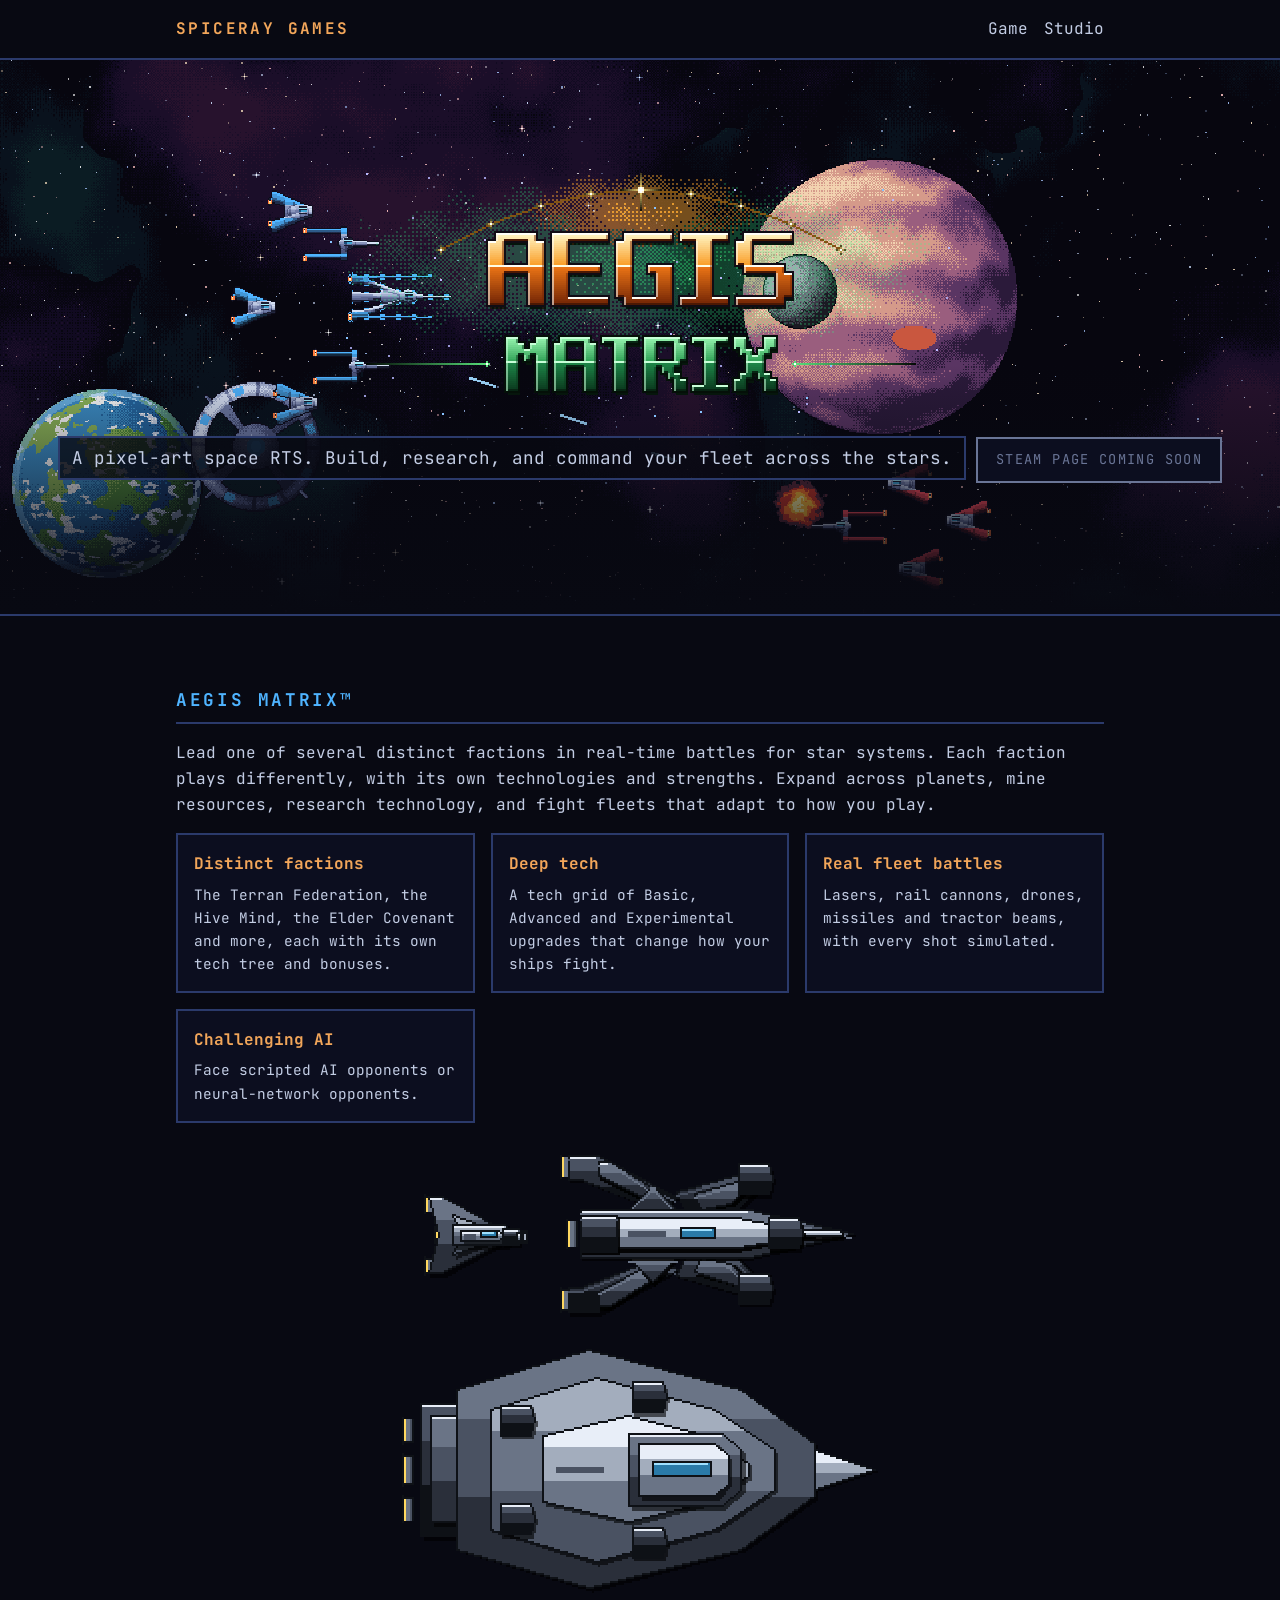
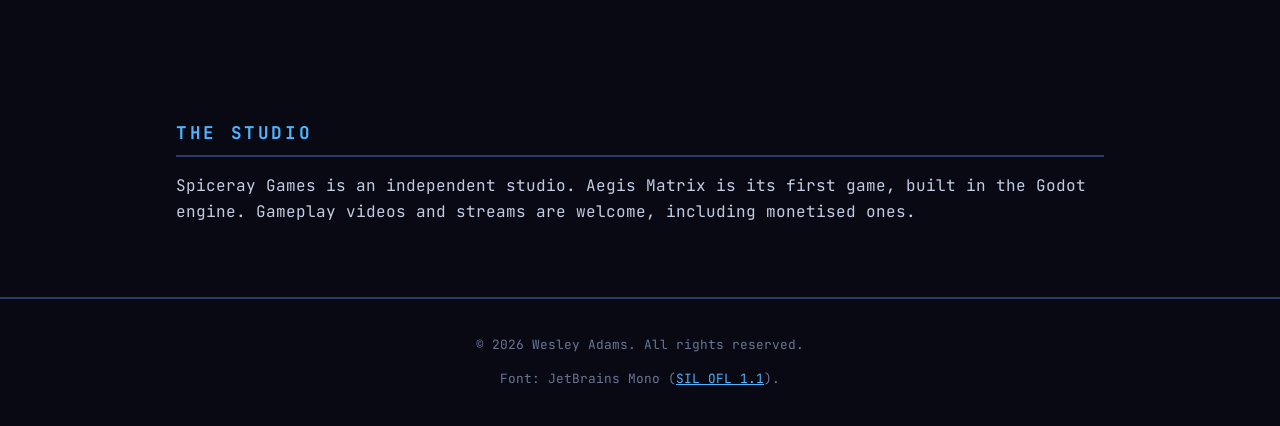
==== index.html @ c630199f "Initial Spiceray Games studio site draft Co-Authored-By: Claude Opus 5.5 <noreply@anthropic.com>" ====
<!doctype html>
<html lang="en">
<head>
<meta charset="utf-8">
<meta name="viewport" content="width=device-width, initial-scale=1">
<title>Spiceray Games</title>
<meta name="description" content="Spiceray Games is an independent studio making Aegis Matrix, a pixel-art space RTS.">
<style>
@font-face{font-family:"JBM";src:url(assets/JetBrainsMono.ttf) format("truetype");font-display:swap}
:root{--bg:#080912;--panel:#0c0e1f;--line:#2b3a6b;--accent:#4fb4ff;--text:#c3cde4;--dim:#6a7596;--warm:#f2a65a}
*{box-sizing:border-box}
html,body{margin:0;background:var(--bg);color:var(--text);font:16px/1.6 "JBM",ui-monospace,monospace}
img{image-rendering:pixelated;image-rendering:crisp-edges;max-width:100%}
a{color:var(--accent)}
.wrap{max-width:960px;margin:0 auto;padding:0 16px}
header.top{display:flex;justify-content:space-between;align-items:center;padding:16px;max-width:960px;margin:0 auto}
.studio{font-weight:700;letter-spacing:.15em;text-transform:uppercase;color:var(--warm)}
nav a{margin-left:16px;text-decoration:none;color:var(--text)}
nav a:hover{color:var(--accent)}
.hero{position:relative;border-top:2px solid var(--line);border-bottom:2px solid var(--line);background:#000 url(assets/title_bg.png) center/cover no-repeat;image-rendering:pixelated;min-height:62vh;display:flex;align-items:center;justify-content:center;text-align:center}
.hero::after{content:"";position:absolute;inset:0;background:linear-gradient(transparent 55%,var(--bg))}
.hero-inner{position:relative;z-index:1;padding:24px 16px}
.hero .logo{width:min(640px,90vw)}
.tag{font-size:1.1rem;margin:8px auto 20px;display:inline-block;padding:6px 12px;background:rgba(8,9,18,.8);border:2px solid var(--line)}
.btn{display:inline-block;padding:10px 18px;border:2px solid var(--accent);background:var(--panel);color:var(--accent);text-decoration:none;text-transform:uppercase;letter-spacing:.1em;font-size:.85rem}
.btn[aria-disabled=true]{border-color:var(--dim);color:var(--dim);cursor:default}
section{padding:56px 0}
h2{color:var(--accent);text-transform:uppercase;letter-spacing:.15em;font-size:1.1rem;border-bottom:2px solid var(--line);padding-bottom:8px}
.grid{display:grid;grid-template-columns:repeat(auto-fit,minmax(240px,1fr));gap:16px}
.card{background:var(--panel);border:2px solid var(--line);padding:16px}
.card h3{margin:0 0 6px;font-size:1rem;color:var(--warm)}
.card p{margin:0;color:var(--text);font-size:.9rem}
.fleet{display:flex;justify-content:center;align-items:center;gap:32px;flex-wrap:wrap;margin:32px 0 0}
.fleet img:nth-child(1){width:104px}.fleet img:nth-child(2){width:296px}.fleet img:nth-child(3){width:476px}
footer{border-top:2px solid var(--line);padding:24px 16px;text-align:center;color:var(--dim);font-size:.8rem}
@media (max-width:600px){nav a{margin-left:10px;font-size:.85rem}.fleet img:nth-child(3){width:100%}}
</style>
</head>
<body>
<header class="top">
  <span class="studio">Spiceray Games</span>
  <nav><a href="#game">Game</a><a href="#studio">Studio</a></nav>
</header>

<div class="hero">
  <div class="hero-inner">
    <img class="logo" src="assets/logo_aegis_matrix.png" alt="Aegis Matrix">
    <p class="tag">A pixel-art space RTS. Build, research, and command your fleet across the stars.</p>
    <!-- Swap for the Steam link once the store page is live -->
    <a class="btn" aria-disabled="true">Steam page coming soon</a>
  </div>
</div>

<main class="wrap">
  <section id="game">
    <h2>Aegis Matrix&#8482;</h2>
    <p>Lead one of several distinct factions in real-time battles for star systems. Each faction plays differently, with its own technologies and strengths. Expand across planets, mine resources, research technology, and fight fleets that adapt to how you play.</p>
    <div class="grid">
      <div class="card"><h3>Distinct factions</h3><p>The Terran Federation, the Hive Mind, the Elder Covenant and more, each with its own tech tree and bonuses.</p></div>
      <div class="card"><h3>Deep tech</h3><p>A tech grid of Basic, Advanced and Experimental upgrades that change how your ships fight.</p></div>
      <div class="card"><h3>Real fleet battles</h3><p>Lasers, rail cannons, drones, missiles and tractor beams, with every shot simulated.</p></div>
      <div class="card"><h3>Challenging AI</h3><p>Face scripted AI opponents or neural-network opponents.</p></div>
    </div>
    <div class="fleet">
      <img src="assets/ship_corvette.png" alt="Corvette">
      <img src="assets/ship_cruiser.png" alt="Cruiser">
      <img src="assets/ship_carrier.png" alt="Carrier">
    </div>
  </section>

  <section id="studio">
    <h2>The studio</h2>
    <p>Spiceray Games is an independent studio. Aegis Matrix is its first game, built in the Godot engine. Gameplay videos and streams are welcome, including monetised ones.</p>
  </section>
</main>

<footer>
  <!-- OWNER: swap this one line once the LLC owns the IP (Legal will confirm) -->
  <p>&copy; 2026 Wesley Adams. All rights reserved.</p>
  <p>Font: JetBrains Mono (<a href="assets/JetBrainsMono-OFL.txt">SIL OFL 1.1</a>).</p>
</footer>
</body>
</html>
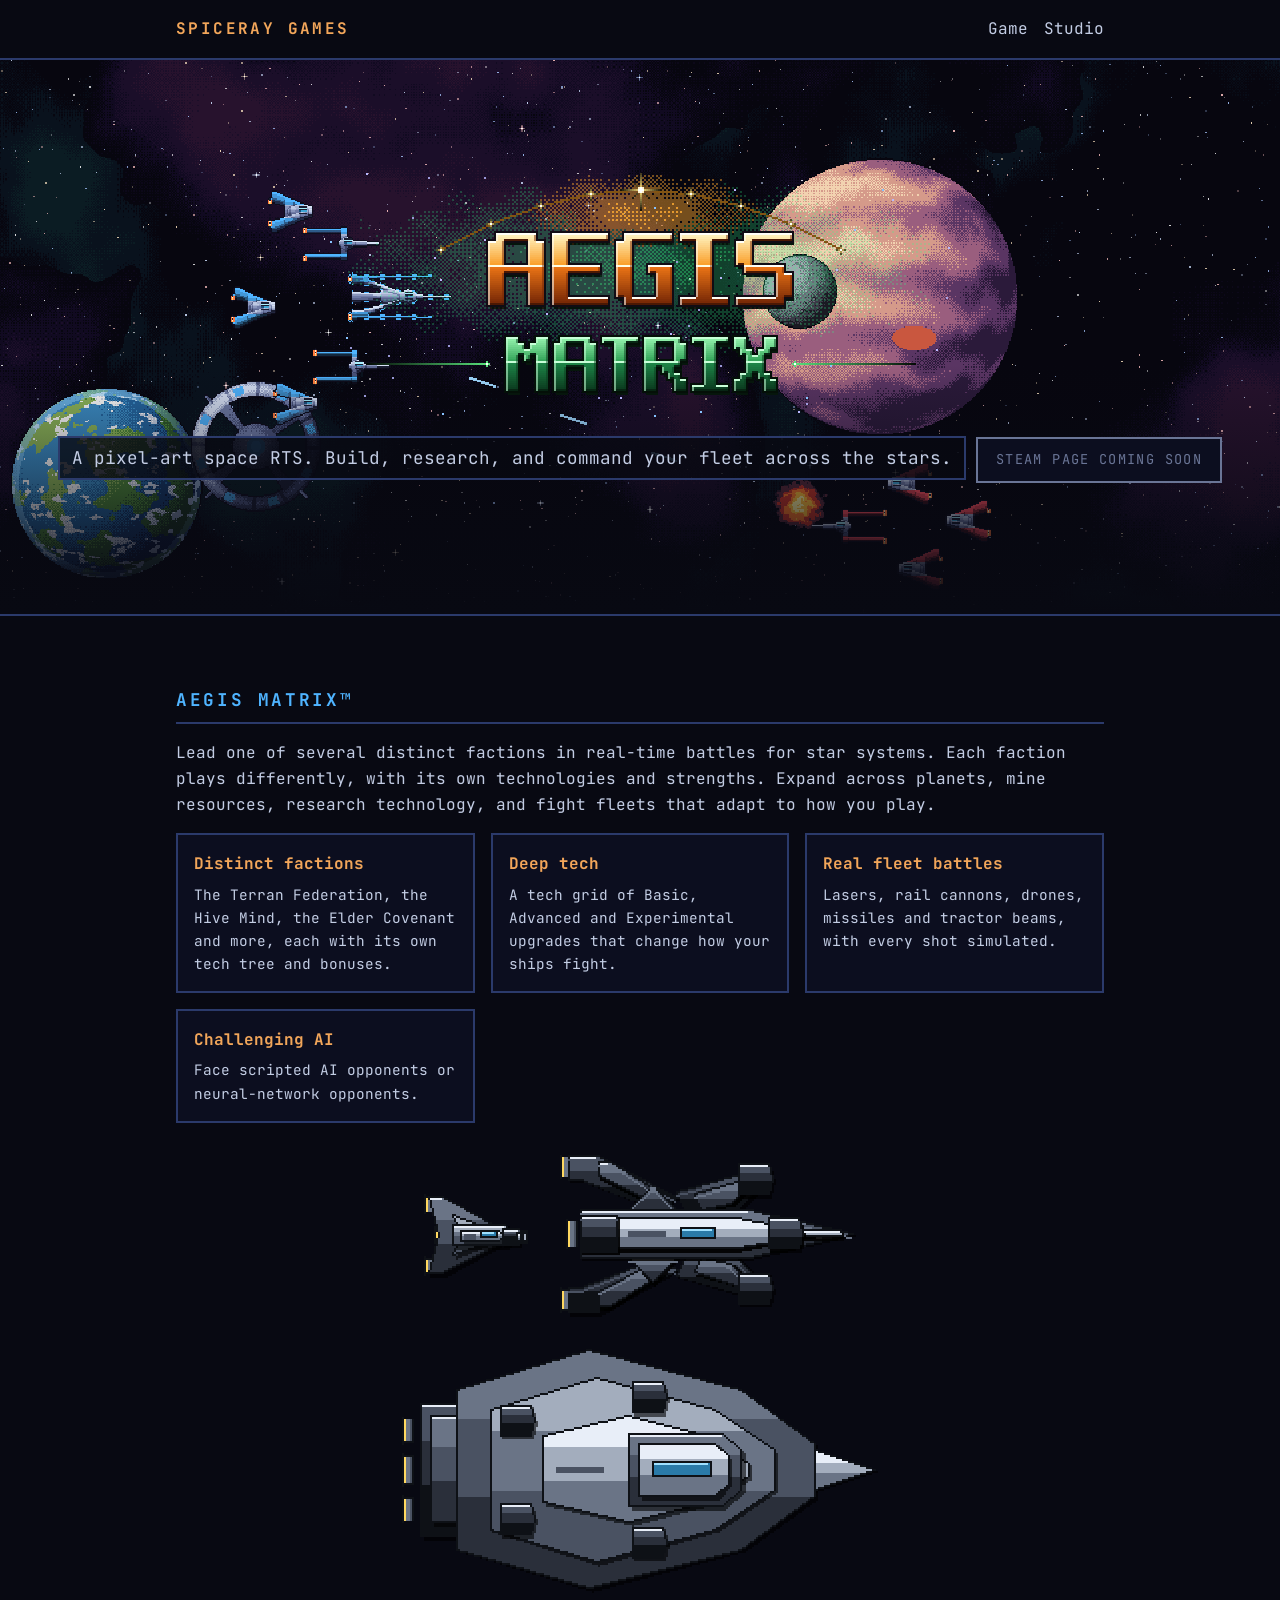
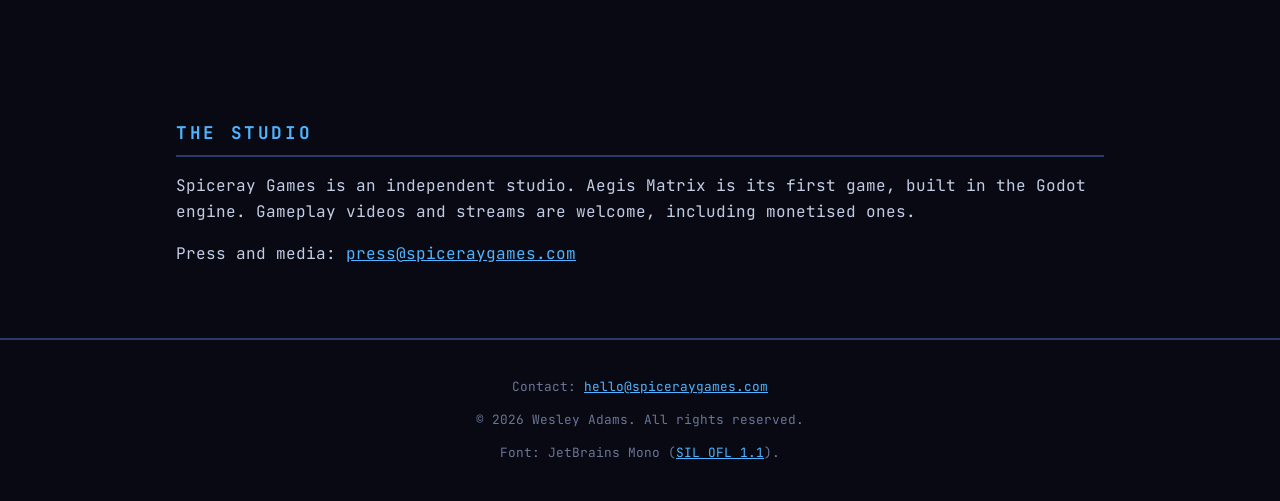
==== commit 09bcbfe9: "Add hello@ and press@ contact emails Co-Authored-By: Claude Opus 5.5 <noreply@anthropic.com>" ====
--- a/index.html
+++ b/index.html
@@ -71,11 +71,13 @@
   <section id="studio">
     <h2>The studio</h2>
     <p>Spiceray Games is an independent studio. Aegis Matrix is its first game, built in the Godot engine. Gameplay videos and streams are welcome, including monetised ones.</p>
+    <p>Press and media: <a href="mailto:press@spiceraygames.com">press@spiceraygames.com</a></p>
   </section>
 </main>
 
 <footer>
   <!-- OWNER: swap this one line once the LLC owns the IP (Legal will confirm) -->
+  <p>Contact: <a href="mailto:hello@spiceraygames.com">hello@spiceraygames.com</a></p>
   <p>&copy; 2026 Wesley Adams. All rights reserved.</p>
   <p>Font: JetBrains Mono (<a href="assets/JetBrainsMono-OFL.txt">SIL OFL 1.1</a>).</p>
 </footer>
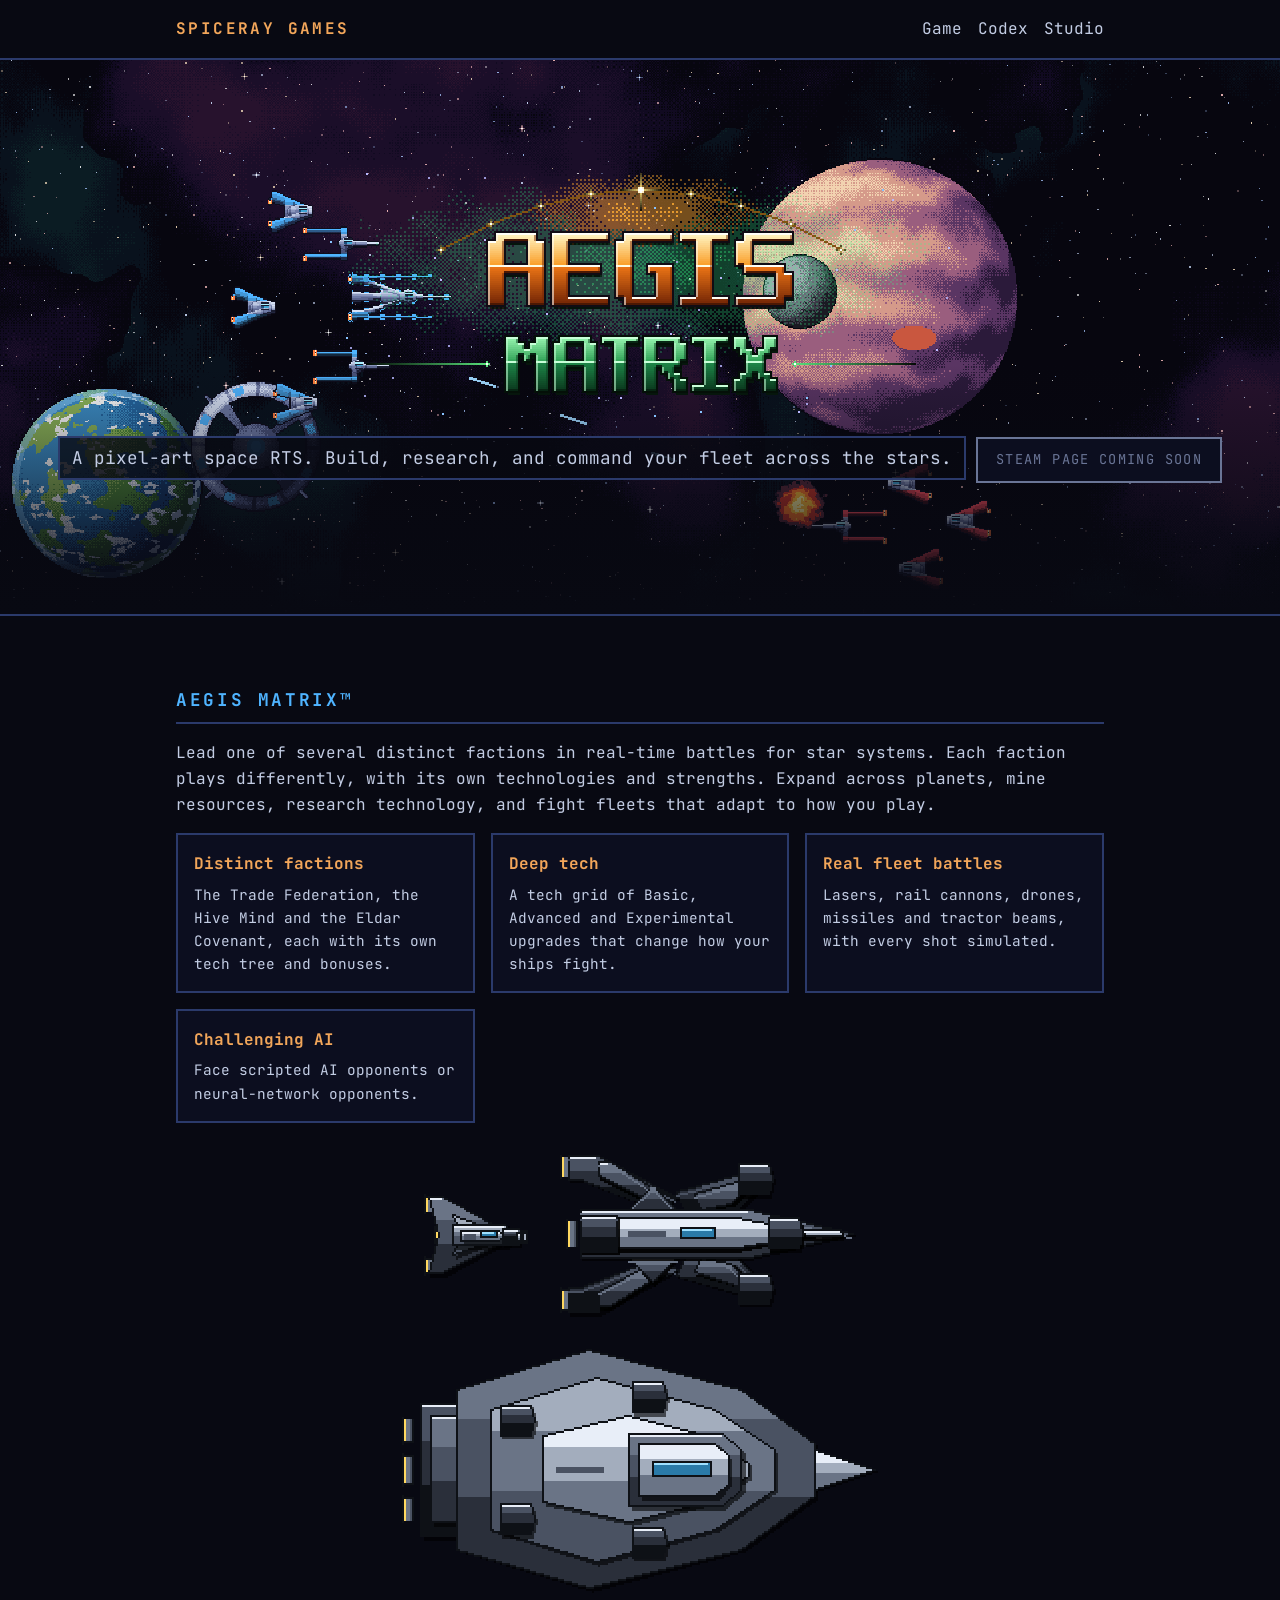
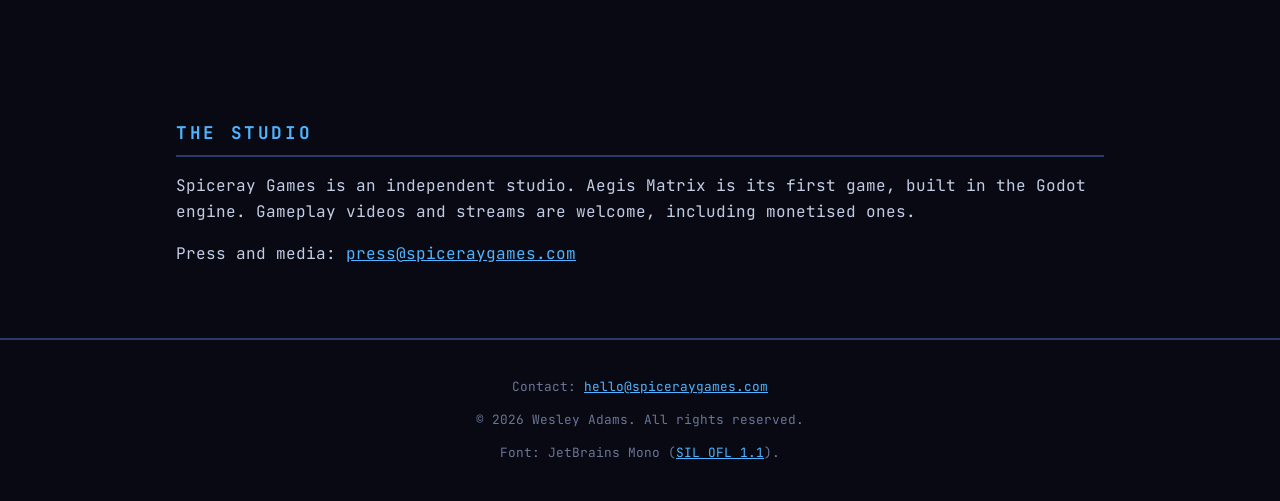
==== commit 81c91ca0: "Add public Codex and fix faction names Co-Authored-By: Claude Opus 5.5 <noreply@anthropic.com>" ====
--- a/index.html
+++ b/index.html
@@ -39,7 +39,7 @@
 <body>
 <header class="top">
   <span class="studio">Spiceray Games</span>
-  <nav><a href="#game">Game</a><a href="#studio">Studio</a></nav>
+  <nav><a href="#game">Game</a><a href="codex/">Codex</a><a href="#studio">Studio</a></nav>
 </header>
 
 <div class="hero">
@@ -56,7 +56,7 @@
     <h2>Aegis Matrix&#8482;</h2>
     <p>Lead one of several distinct factions in real-time battles for star systems. Each faction plays differently, with its own technologies and strengths. Expand across planets, mine resources, research technology, and fight fleets that adapt to how you play.</p>
     <div class="grid">
-      <div class="card"><h3>Distinct factions</h3><p>The Terran Federation, the Hive Mind, the Elder Covenant and more, each with its own tech tree and bonuses.</p></div>
+      <div class="card"><h3>Distinct factions</h3><p>The Trade Federation, the Hive Mind and the Eldar Covenant, each with its own tech tree and bonuses.</p></div>
       <div class="card"><h3>Deep tech</h3><p>A tech grid of Basic, Advanced and Experimental upgrades that change how your ships fight.</p></div>
       <div class="card"><h3>Real fleet battles</h3><p>Lasers, rail cannons, drones, missiles and tractor beams, with every shot simulated.</p></div>
       <div class="card"><h3>Challenging AI</h3><p>Face scripted AI opponents or neural-network opponents.</p></div>
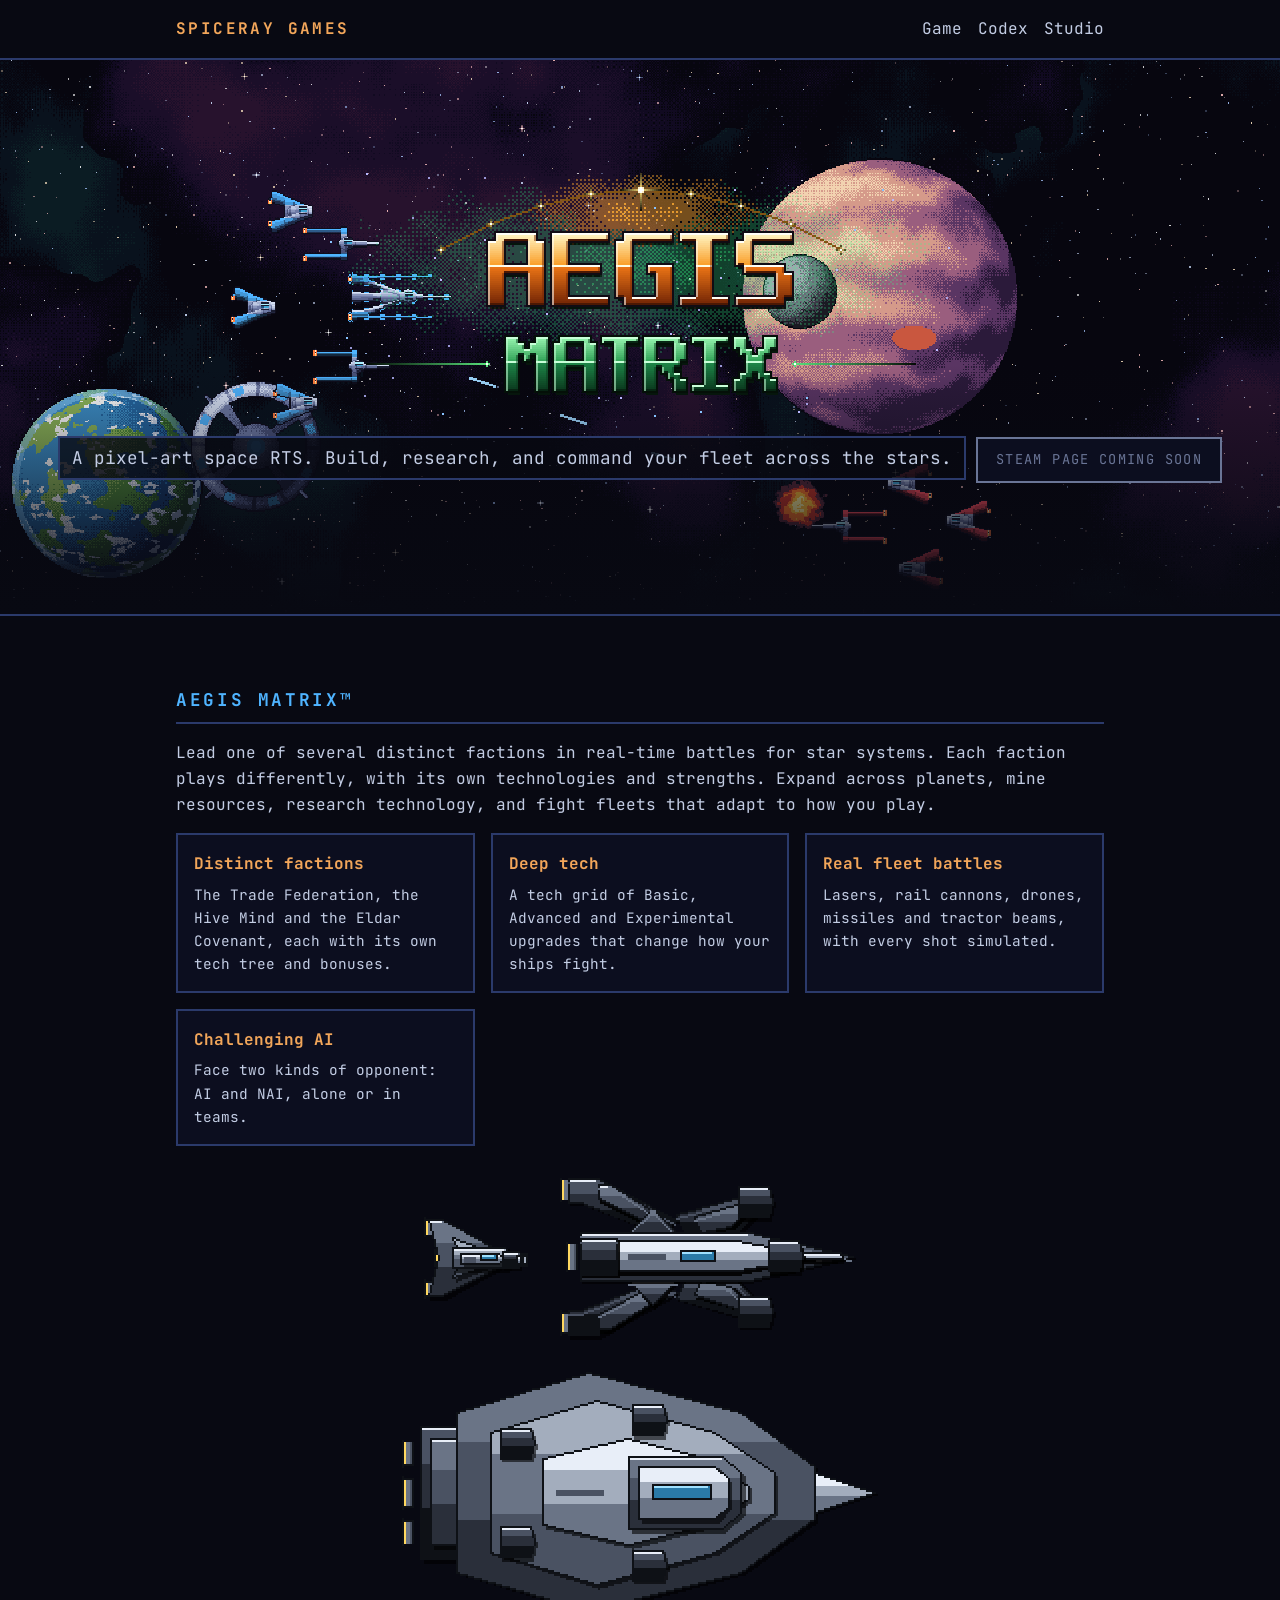
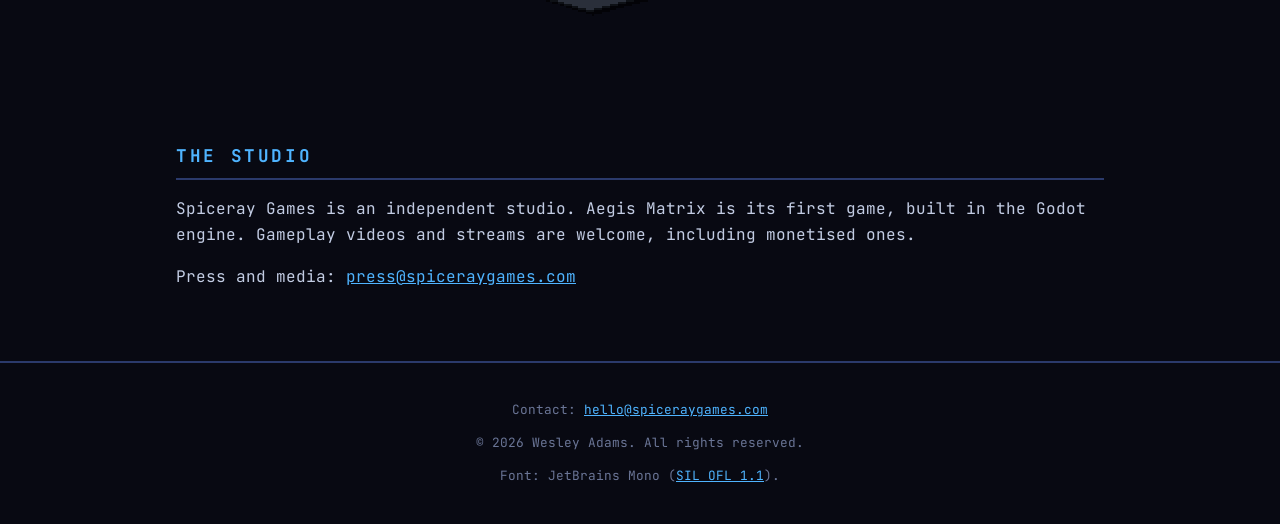
==== commit 6e251b23: "Codex v2 with AI/NAI wording; homepage AI card wording Co-Authored-By: Claude Opus 5.5 <noreply@anth" ====
--- a/index.html
+++ b/index.html
@@ -59,7 +59,7 @@
       <div class="card"><h3>Distinct factions</h3><p>The Trade Federation, the Hive Mind and the Eldar Covenant, each with its own tech tree and bonuses.</p></div>
       <div class="card"><h3>Deep tech</h3><p>A tech grid of Basic, Advanced and Experimental upgrades that change how your ships fight.</p></div>
       <div class="card"><h3>Real fleet battles</h3><p>Lasers, rail cannons, drones, missiles and tractor beams, with every shot simulated.</p></div>
-      <div class="card"><h3>Challenging AI</h3><p>Face scripted AI opponents or neural-network opponents.</p></div>
+      <div class="card"><h3>Challenging AI</h3><p>Face two kinds of opponent: AI and NAI, alone or in teams.</p></div>
     </div>
     <div class="fleet">
       <img src="assets/ship_corvette.png" alt="Corvette">
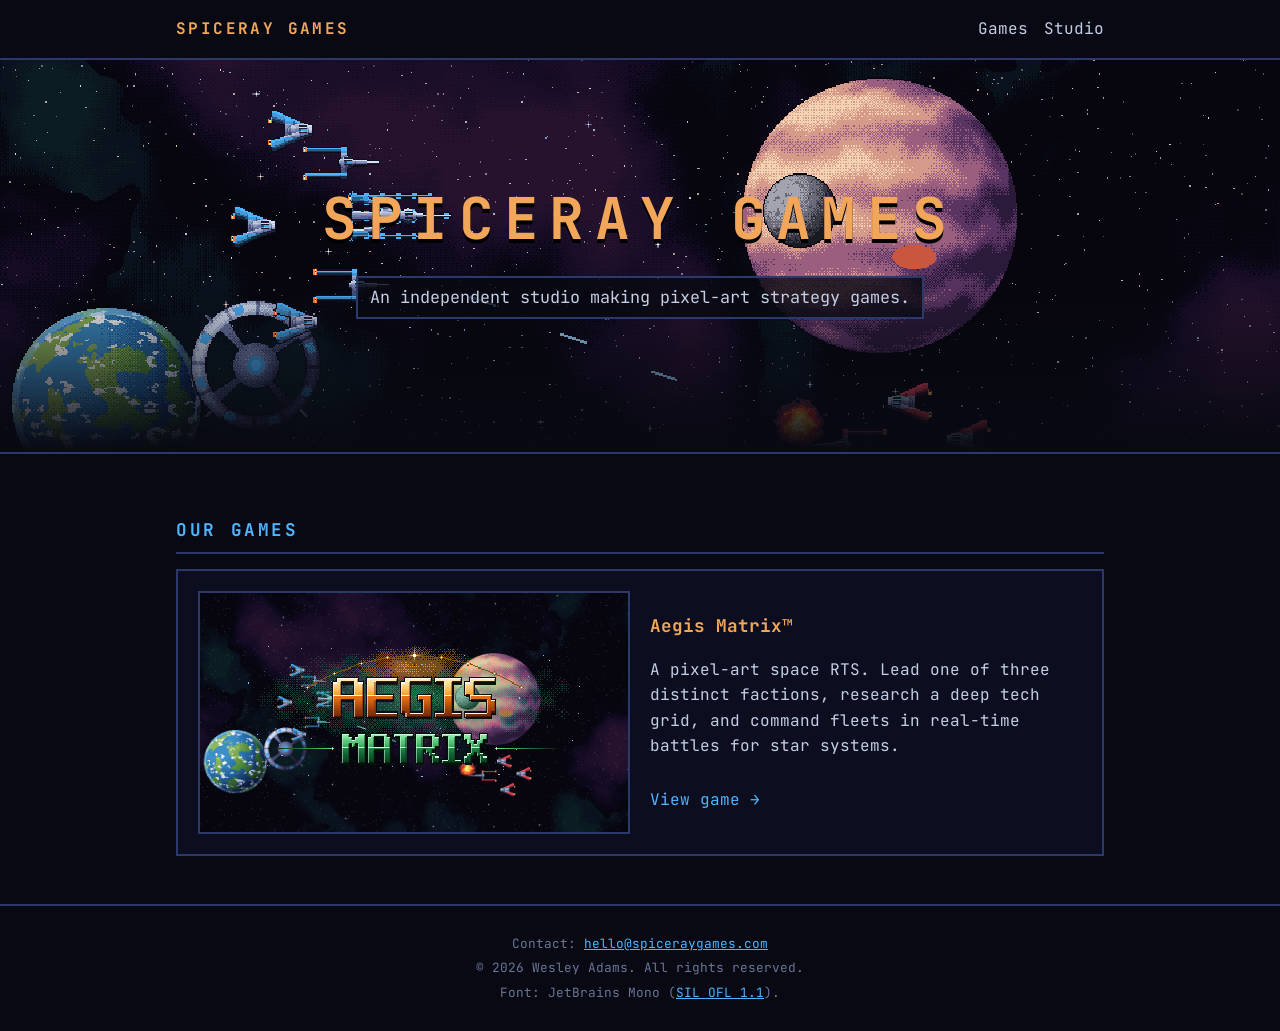
==== commit e706e209: "Restructure site: Home, Games > Aegis Matrix (Home/Codex tabs), Studio; redirect old /codex/ Co-Auth" ====
--- a/index.html
+++ b/index.html
@@ -4,82 +4,39 @@
 <meta charset="utf-8">
 <meta name="viewport" content="width=device-width, initial-scale=1">
 <title>Spiceray Games</title>
-<meta name="description" content="Spiceray Games is an independent studio making Aegis Matrix, a pixel-art space RTS.">
-<style>
-@font-face{font-family:"JBM";src:url(assets/JetBrainsMono.ttf) format("truetype");font-display:swap}
-:root{--bg:#080912;--panel:#0c0e1f;--line:#2b3a6b;--accent:#4fb4ff;--text:#c3cde4;--dim:#6a7596;--warm:#f2a65a}
-*{box-sizing:border-box}
-html,body{margin:0;background:var(--bg);color:var(--text);font:16px/1.6 "JBM",ui-monospace,monospace}
-img{image-rendering:pixelated;image-rendering:crisp-edges;max-width:100%}
-a{color:var(--accent)}
-.wrap{max-width:960px;margin:0 auto;padding:0 16px}
-header.top{display:flex;justify-content:space-between;align-items:center;padding:16px;max-width:960px;margin:0 auto}
-.studio{font-weight:700;letter-spacing:.15em;text-transform:uppercase;color:var(--warm)}
-nav a{margin-left:16px;text-decoration:none;color:var(--text)}
-nav a:hover{color:var(--accent)}
-.hero{position:relative;border-top:2px solid var(--line);border-bottom:2px solid var(--line);background:#000 url(assets/title_bg.png) center/cover no-repeat;image-rendering:pixelated;min-height:62vh;display:flex;align-items:center;justify-content:center;text-align:center}
-.hero::after{content:"";position:absolute;inset:0;background:linear-gradient(transparent 55%,var(--bg))}
-.hero-inner{position:relative;z-index:1;padding:24px 16px}
-.hero .logo{width:min(640px,90vw)}
-.tag{font-size:1.1rem;margin:8px auto 20px;display:inline-block;padding:6px 12px;background:rgba(8,9,18,.8);border:2px solid var(--line)}
-.btn{display:inline-block;padding:10px 18px;border:2px solid var(--accent);background:var(--panel);color:var(--accent);text-decoration:none;text-transform:uppercase;letter-spacing:.1em;font-size:.85rem}
-.btn[aria-disabled=true]{border-color:var(--dim);color:var(--dim);cursor:default}
-section{padding:56px 0}
-h2{color:var(--accent);text-transform:uppercase;letter-spacing:.15em;font-size:1.1rem;border-bottom:2px solid var(--line);padding-bottom:8px}
-.grid{display:grid;grid-template-columns:repeat(auto-fit,minmax(240px,1fr));gap:16px}
-.card{background:var(--panel);border:2px solid var(--line);padding:16px}
-.card h3{margin:0 0 6px;font-size:1rem;color:var(--warm)}
-.card p{margin:0;color:var(--text);font-size:.9rem}
-.fleet{display:flex;justify-content:center;align-items:center;gap:32px;flex-wrap:wrap;margin:32px 0 0}
-.fleet img:nth-child(1){width:104px}.fleet img:nth-child(2){width:296px}.fleet img:nth-child(3){width:476px}
-footer{border-top:2px solid var(--line);padding:24px 16px;text-align:center;color:var(--dim);font-size:.8rem}
-@media (max-width:600px){nav a{margin-left:10px;font-size:.85rem}.fleet img:nth-child(3){width:100%}}
-</style>
+<meta name="description" content="Spiceray Games is an independent studio making pixel-art strategy games.">
+<link rel="stylesheet" href="/assets/site.css">
 </head>
 <body>
 <header class="top">
-  <span class="studio">Spiceray Games</span>
-  <nav><a href="#game">Game</a><a href="codex/">Codex</a><a href="#studio">Studio</a></nav>
+  <a class="studio" href="/">Spiceray Games</a>
+  <nav><a href="/games/">Games</a><a href="/studio/">Studio</a></nav>
 </header>
 
-<div class="hero">
+<div class="hero short lined">
   <div class="hero-inner">
-    <img class="logo" src="assets/logo_aegis_matrix.png" alt="Aegis Matrix">
-    <p class="tag">A pixel-art space RTS. Build, research, and command your fleet across the stars.</p>
-    <!-- Swap for the Steam link once the store page is live -->
-    <a class="btn" aria-disabled="true">Steam page coming soon</a>
+    <h1>Spiceray Games</h1>
+    <p class="tag">An independent studio making pixel-art strategy games.</p>
   </div>
 </div>
 
 <main class="wrap">
-  <section id="game">
-    <h2>Aegis Matrix&#8482;</h2>
-    <p>Lead one of several distinct factions in real-time battles for star systems. Each faction plays differently, with its own technologies and strengths. Expand across planets, mine resources, research technology, and fight fleets that adapt to how you play.</p>
-    <div class="grid">
-      <div class="card"><h3>Distinct factions</h3><p>The Trade Federation, the Hive Mind and the Eldar Covenant, each with its own tech tree and bonuses.</p></div>
-      <div class="card"><h3>Deep tech</h3><p>A tech grid of Basic, Advanced and Experimental upgrades that change how your ships fight.</p></div>
-      <div class="card"><h3>Real fleet battles</h3><p>Lasers, rail cannons, drones, missiles and tractor beams, with every shot simulated.</p></div>
-      <div class="card"><h3>Challenging AI</h3><p>Face two kinds of opponent: AI and NAI, alone or in teams.</p></div>
-    </div>
-    <div class="fleet">
-      <img src="assets/ship_corvette.png" alt="Corvette">
-      <img src="assets/ship_cruiser.png" alt="Cruiser">
-      <img src="assets/ship_carrier.png" alt="Carrier">
-    </div>
-  </section>
-
-  <section id="studio">
-    <h2>The studio</h2>
-    <p>Spiceray Games is an independent studio. Aegis Matrix is its first game, built in the Godot engine. Gameplay videos and streams are welcome, including monetised ones.</p>
-    <p>Press and media: <a href="mailto:press@spiceraygames.com">press@spiceraygames.com</a></p>
+  <section>
+    <h2>Our games</h2>
+<a class="gamecard" href="/games/aegis-matrix/">
+  <div class="shot"><img src="/assets/logo_aegis_matrix.png" alt="Aegis Matrix"></div>
+  <div>
+    <h3>Aegis Matrix&#8482;</h3>
+    <p>A pixel-art space RTS. Lead one of three distinct factions, research a deep tech grid, and command fleets in real-time battles for star systems.</p>
+    <span class="more">View game &rarr;</span>
+  </div>
+</a>
   </section>
 </main>
-
 <footer>
-  <!-- OWNER: swap this one line once the LLC owns the IP (Legal will confirm) -->
   <p>Contact: <a href="mailto:hello@spiceraygames.com">hello@spiceraygames.com</a></p>
   <p>&copy; 2026 Wesley Adams. All rights reserved.</p>
-  <p>Font: JetBrains Mono (<a href="assets/JetBrainsMono-OFL.txt">SIL OFL 1.1</a>).</p>
+  <p>Font: JetBrains Mono (<a href="/assets/JetBrainsMono-OFL.txt">SIL OFL 1.1</a>).</p>
 </footer>
 </body>
 </html>
--- a/assets/site.css
+++ b/assets/site.css
@@ -0,0 +1,60 @@
+@font-face{font-family:"JBM";src:url(/assets/JetBrainsMono.ttf) format("truetype");font-display:swap}
+:root{--bg:#080912;--panel:#0c0e1f;--line:#2b3a6b;--accent:#4fb4ff;--text:#c3cde4;--dim:#6a7596;--warm:#f2a65a}
+*{box-sizing:border-box}
+html,body{margin:0;background:var(--bg);color:var(--text);font:16px/1.6 "JBM",ui-monospace,monospace}
+img{image-rendering:pixelated;image-rendering:crisp-edges;max-width:100%}
+a{color:var(--accent)}
+.wrap{max-width:960px;margin:0 auto;padding:0 16px}
+
+/* Site header */
+header.top{display:flex;justify-content:space-between;align-items:center;padding:16px;max-width:960px;margin:0 auto}
+header.top .studio{font-weight:700;letter-spacing:.15em;text-transform:uppercase;color:var(--warm);text-decoration:none}
+header.top nav a{margin-left:16px;text-decoration:none;color:var(--text)}
+header.top nav a:hover,header.top nav a.on{color:var(--accent)}
+
+/* Game sub-tabs */
+.tabs{border-top:2px solid var(--line);border-bottom:2px solid var(--line);background:var(--panel)}
+.tabs .wrap{display:flex;align-items:center;gap:4px;flex-wrap:wrap}
+.tabs .game{color:var(--warm);text-transform:uppercase;letter-spacing:.12em;font-weight:700;margin-right:16px;padding:8px 0}
+.tabs a.tab{padding:8px 14px;text-decoration:none;color:var(--text);text-transform:uppercase;letter-spacing:.08em;font-size:.85rem;border-bottom:2px solid transparent;margin-bottom:-2px}
+.tabs a.tab:hover{color:var(--accent)}
+.tabs a.tab.on{color:var(--accent);border-bottom-color:var(--accent)}
+
+/* Hero */
+.hero{position:relative;border-bottom:2px solid var(--line);background:#000 url(/assets/title_bg.png) center/cover no-repeat;image-rendering:pixelated;min-height:62vh;display:flex;align-items:center;justify-content:center;text-align:center}
+.hero.short{min-height:44vh}
+.hero.lined{border-top:2px solid var(--line)}
+.hero::after{content:"";position:absolute;inset:0;background:linear-gradient(transparent 55%,var(--bg))}
+.hero-inner{position:relative;z-index:1;padding:24px 16px}
+.hero .logo{width:min(640px,90vw)}
+.hero h1{margin:0;font-size:clamp(2rem,7vw,3.6rem);letter-spacing:.18em;text-transform:uppercase;color:var(--warm);text-shadow:0 4px 0 #000}
+.tag{font-size:1.05rem;margin:12px auto 20px;display:inline-block;padding:6px 12px;background:rgba(8,9,18,.8);border:2px solid var(--line)}
+.btn{display:inline-block;padding:10px 18px;border:2px solid var(--accent);background:var(--panel);color:var(--accent);text-decoration:none;text-transform:uppercase;letter-spacing:.1em;font-size:.85rem}
+.btn[aria-disabled=true]{border-color:var(--dim);color:var(--dim);cursor:default}
+
+section{padding:48px 0}
+h2{color:var(--accent);text-transform:uppercase;letter-spacing:.15em;font-size:1.1rem;border-bottom:2px solid var(--line);padding-bottom:8px}
+.grid{display:grid;grid-template-columns:repeat(auto-fit,minmax(240px,1fr));gap:16px}
+.card{background:var(--panel);border:2px solid var(--line);padding:16px}
+.card h3{margin:0 0 6px;font-size:1rem;color:var(--warm)}
+.card p{margin:0;color:var(--text);font-size:.9rem}
+
+/* Game card (Games list, homepage) */
+a.gamecard{display:grid;grid-template-columns:minmax(0,1fr) minmax(0,1fr);gap:20px;align-items:center;text-decoration:none;color:var(--text);background:var(--panel);border:2px solid var(--line);padding:20px}
+a.gamecard:hover{border-color:var(--accent)}
+a.gamecard .shot{background:#000 url(/assets/title_bg.png) center/cover;aspect-ratio:16/9;display:flex;align-items:center;justify-content:center;border:2px solid var(--line)}
+a.gamecard .shot img{width:80%}
+a.gamecard h3{margin:0 0 6px;color:var(--warm);font-size:1.1rem}
+a.gamecard .more{display:inline-block;margin-top:12px;color:var(--accent)}
+
+.fleet{display:flex;justify-content:center;align-items:center;gap:32px;flex-wrap:wrap;margin:32px 0 0}
+.fleet img:nth-child(1){width:104px}.fleet img:nth-child(2){width:296px}.fleet img:nth-child(3){width:476px}
+
+footer{border-top:2px solid var(--line);padding:24px 16px;text-align:center;color:var(--dim);font-size:.8rem}
+footer p{margin:4px 0}
+
+@media (max-width:600px){
+ header.top nav a{margin-left:12px;font-size:.9rem}
+ .fleet img:nth-child(3){width:100%}
+ a.gamecard{grid-template-columns:1fr}
+}
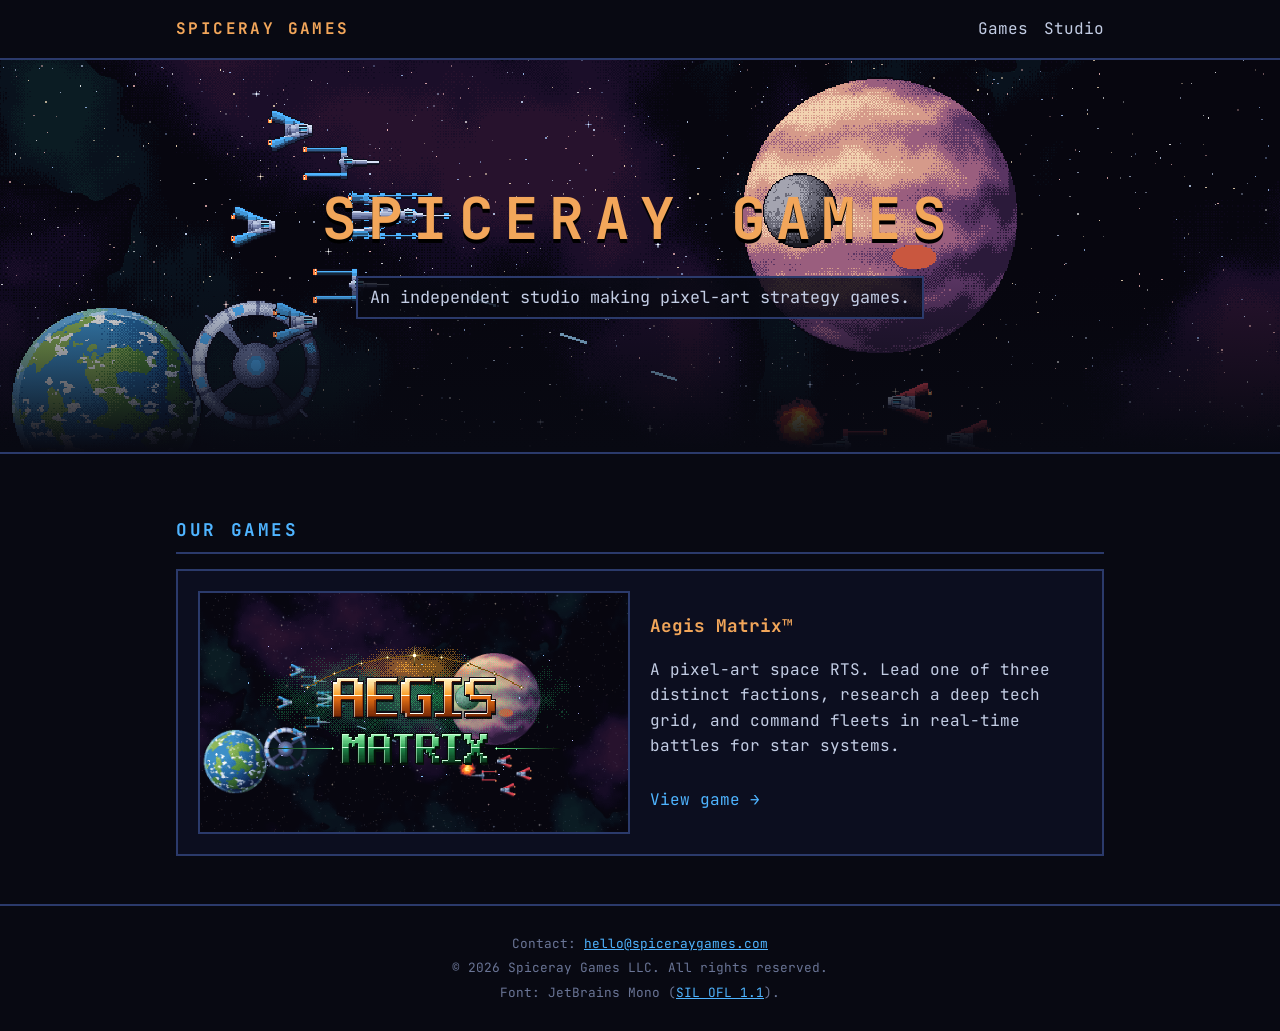
==== commit 010fc4bb: "Copyright: Spiceray Games LLC (IP assigned 2026-11-12) Co-Authored-By: Claude Opus 5.5 <noreply@anth" ====
--- a/index.html
+++ b/index.html
@@ -5,7 +5,7 @@
 <meta name="viewport" content="width=device-width, initial-scale=1">
 <title>Spiceray Games</title>
 <meta name="description" content="Spiceray Games is an independent studio making pixel-art strategy games.">
-<link rel="stylesheet" href="/assets/site.css">
+<link rel="stylesheet" href="/assets/site.css?v=3">
 </head>
 <body>
 <header class="top">
@@ -35,7 +35,7 @@
 </main>
 <footer>
   <p>Contact: <a href="mailto:hello@spiceraygames.com">hello@spiceraygames.com</a></p>
-  <p>&copy; 2026 Wesley Adams. All rights reserved.</p>
+  <p>&copy; 2026 Spiceray Games LLC. All rights reserved.</p>
   <p>Font: JetBrains Mono (<a href="/assets/JetBrainsMono-OFL.txt">SIL OFL 1.1</a>).</p>
 </footer>
 </body>
--- a/assets/site.css
+++ b/assets/site.css
@@ -15,7 +15,8 @@
 /* Game sub-tabs */
 .tabs{border-top:2px solid var(--line);border-bottom:2px solid var(--line);background:var(--panel)}
 .tabs .wrap{display:flex;align-items:center;gap:4px;flex-wrap:wrap}
-.tabs .game{color:var(--warm);text-transform:uppercase;letter-spacing:.12em;font-weight:700;margin-right:16px;padding:8px 0}
+.tabs .game{color:var(--warm);text-transform:uppercase;letter-spacing:.12em;font-weight:700;margin-right:16px;padding:8px 0;text-decoration:none!important}
+.tabs .game:hover{color:#ffc68a}
 .tabs a.tab{padding:8px 14px;text-decoration:none;color:var(--text);text-transform:uppercase;letter-spacing:.08em;font-size:.85rem;border-bottom:2px solid transparent;margin-bottom:-2px}
 .tabs a.tab:hover{color:var(--accent)}
 .tabs a.tab.on{color:var(--accent);border-bottom-color:var(--accent)}
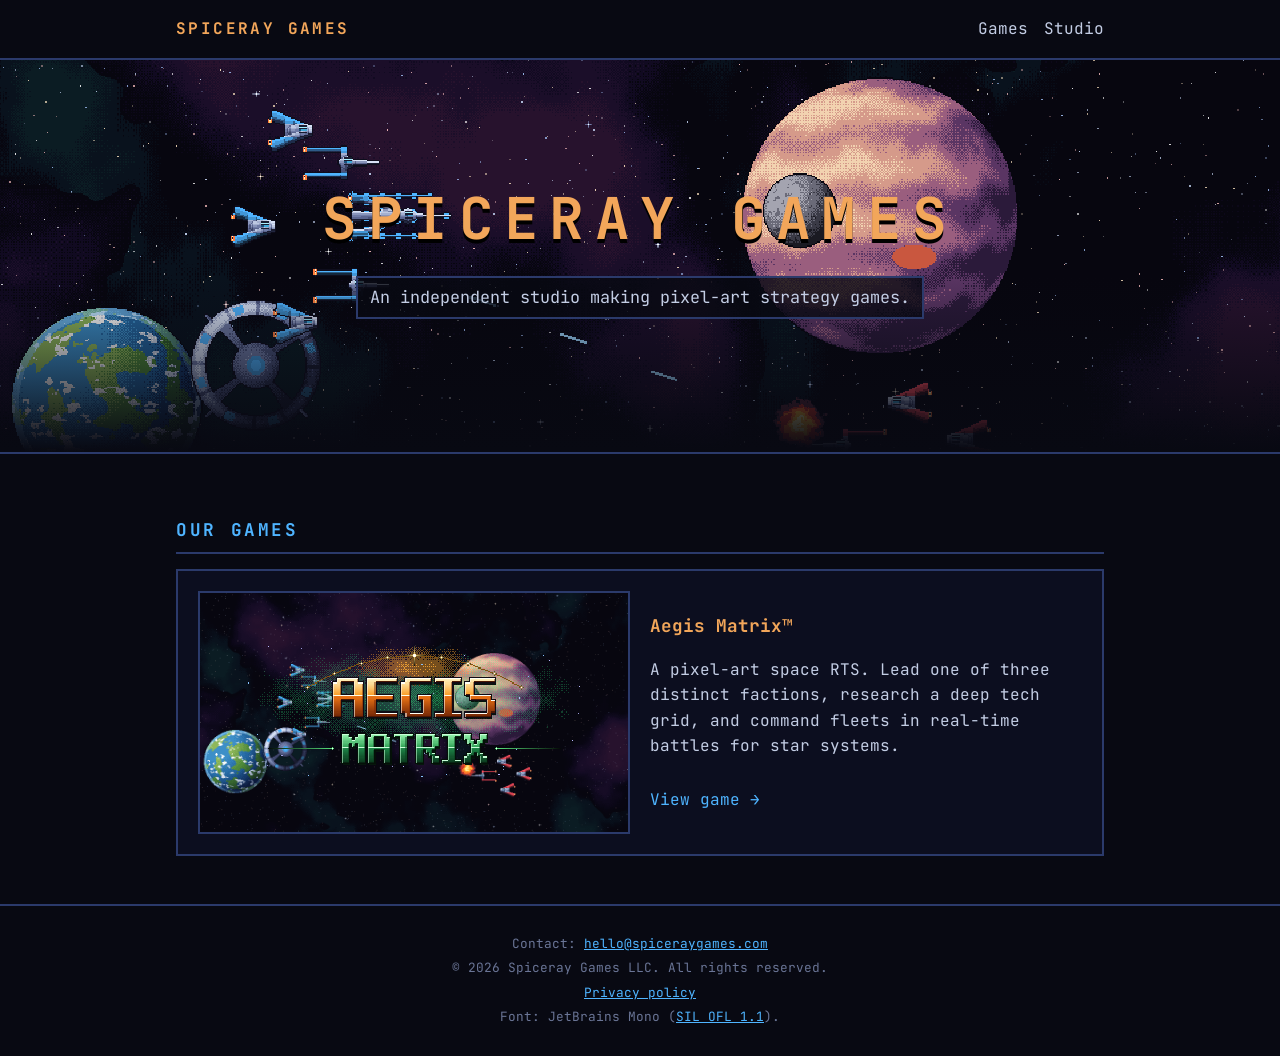
==== commit 380d54e3: "Add privacy policy page (Legal's text, cb5b38a2) and footer links Co-Authored-By: Claude Opus 5.5 <n" ====
--- a/index.html
+++ b/index.html
@@ -5,7 +5,7 @@
 <meta name="viewport" content="width=device-width, initial-scale=1">
 <title>Spiceray Games</title>
 <meta name="description" content="Spiceray Games is an independent studio making pixel-art strategy games.">
-<link rel="stylesheet" href="/assets/site.css?v=3">
+<link rel="stylesheet" href="/assets/site.css?v=4">
 </head>
 <body>
 <header class="top">
@@ -36,6 +36,7 @@
 <footer>
   <p>Contact: <a href="mailto:hello@spiceraygames.com">hello@spiceraygames.com</a></p>
   <p>&copy; 2026 Spiceray Games LLC. All rights reserved.</p>
+  <p><a href="/privacy/">Privacy policy</a></p>
   <p>Font: JetBrains Mono (<a href="/assets/JetBrainsMono-OFL.txt">SIL OFL 1.1</a>).</p>
 </footer>
 </body>
--- a/assets/site.css
+++ b/assets/site.css
@@ -51,6 +51,10 @@
 .fleet{display:flex;justify-content:center;align-items:center;gap:32px;flex-wrap:wrap;margin:32px 0 0}
 .fleet img:nth-child(1){width:104px}.fleet img:nth-child(2){width:296px}.fleet img:nth-child(3){width:476px}
 
+/* Privacy page */
+.privacy h1{color:var(--warm);font-size:1.4rem;letter-spacing:.08em}
+.privacy code{color:var(--warm)}
+
 footer{border-top:2px solid var(--line);padding:24px 16px;text-align:center;color:var(--dim);font-size:.8rem}
 footer p{margin:4px 0}
 
